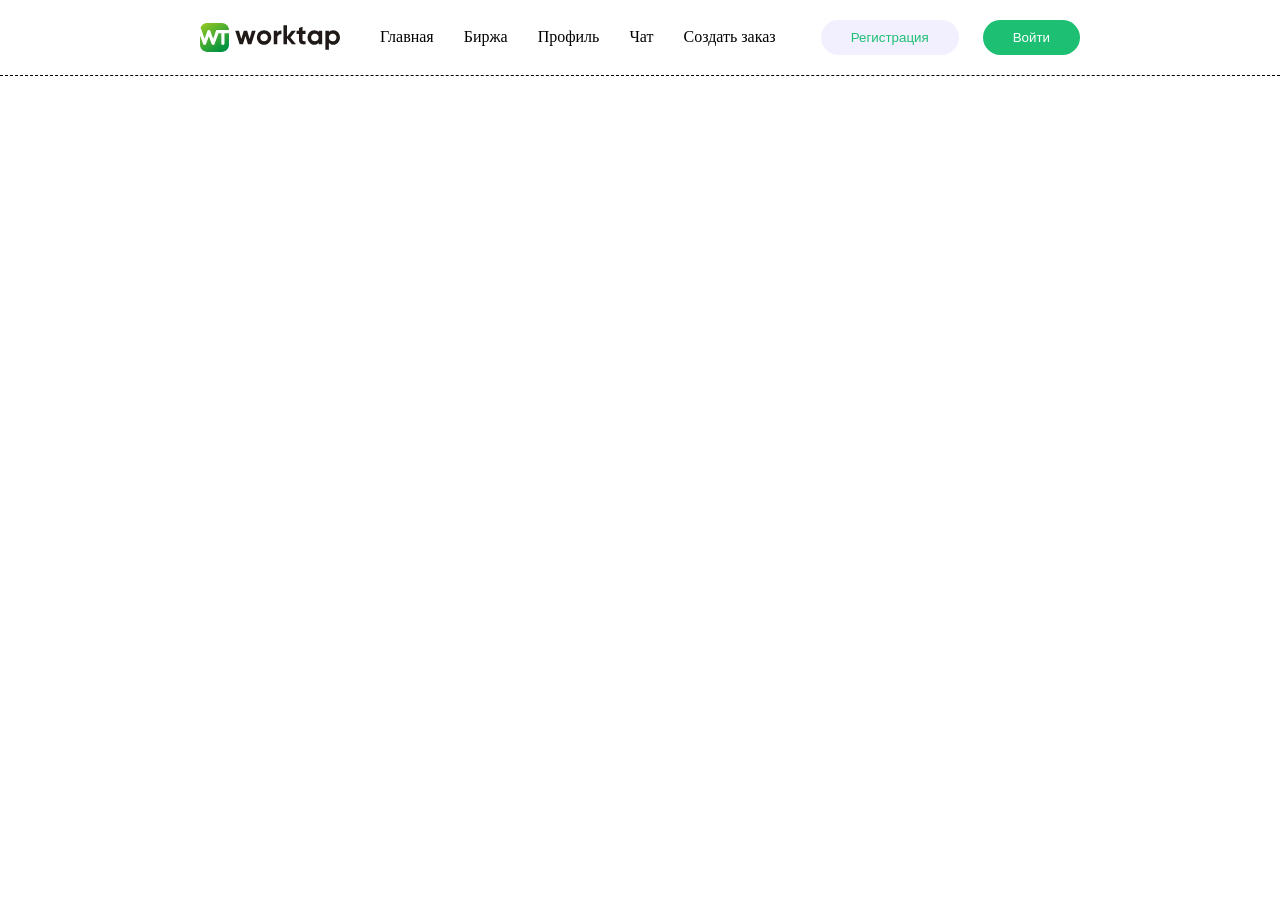
==== index.html @ c4d3cccd "создал первый див" ====
<!DOCTYPE html>
<html lang="en">
<head>
    <meta charset="UTF-8">
    <meta name="viewport" content="width=device-width, initial-scale=1.0">
    <title>Document</title>
    <link rel="stylesheet" href="./style.css">
</head>
<body>
    <div class="w">
        <div class="e">
        <img src="./Logo.svg" alt="" class="q">
        <ul>
            <li><a href="">Главная</a></li>
            <li><a href="">Биржа</a></li>
            <li><a href="">Профиль</a></li>
            <li><a href="">Чат</a></li>
            <li><a href="">Создать заказ</a></li>
        </ul>
        </div>
        <div>
            <button class="r">Регистрация</button>
            <button class="r t">Войти</button>
        </div>
    </div>
</body>
</html>
---- style.css ----
*{
    margin: 0px;
}
.q{
    width: 140px;
}
.w{
    display: flex;
    justify-content: space-between;
    align-items: center;
    padding: 20px 200px;
    border-bottom: 1px dashed black;
}
a{
    color: black;
    text-decoration: none;
}
li{
   display: inline-block;

}
.e{
    display: flex;
    align-items: center;
}
ul{
    display: flex;
    gap: 30px;
}
.r{
    padding: 10px 30px;
    background-color: rgba(242, 240, 254, 1);
    color: rgba(29, 191, 115, 1);
    border: none;
    border-radius: 20px;
}
.t{
    color: white;
    background-color: rgba(29, 191, 115, 1);
    margin-left: 20px;
}
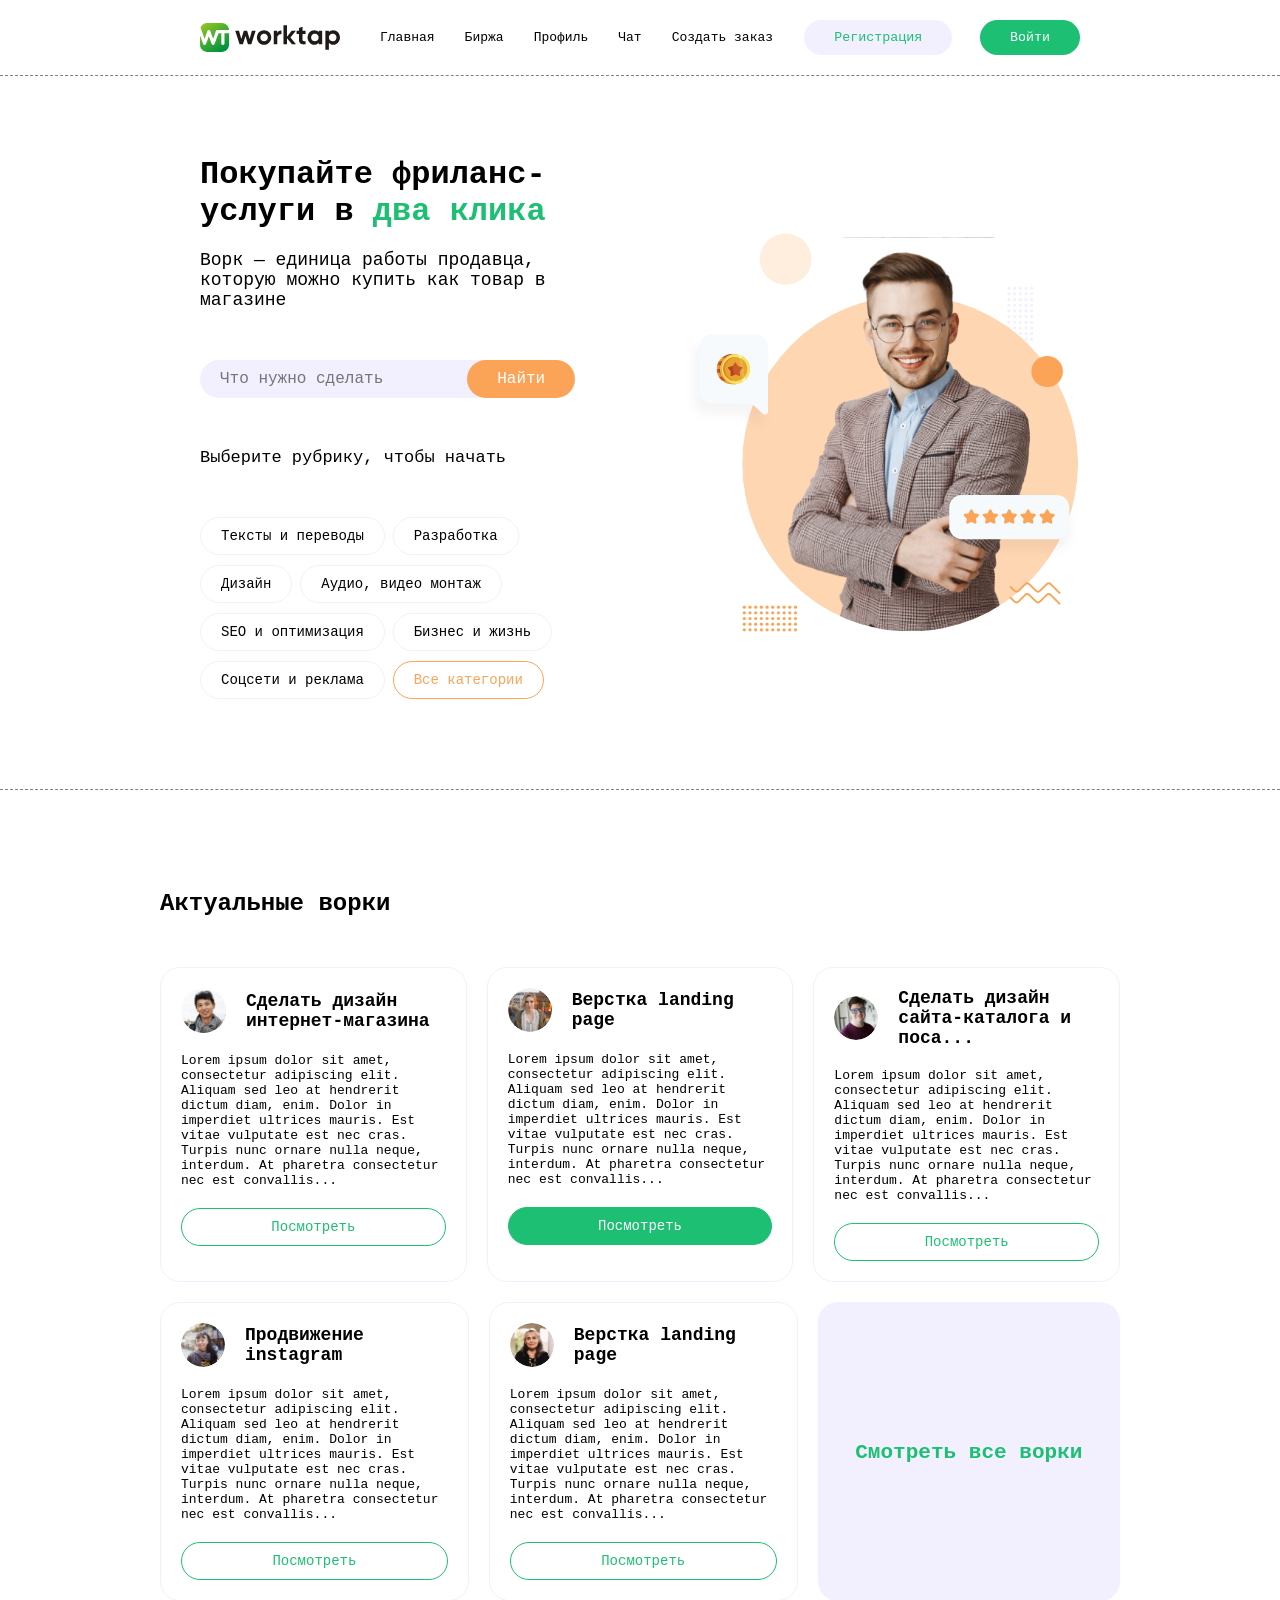
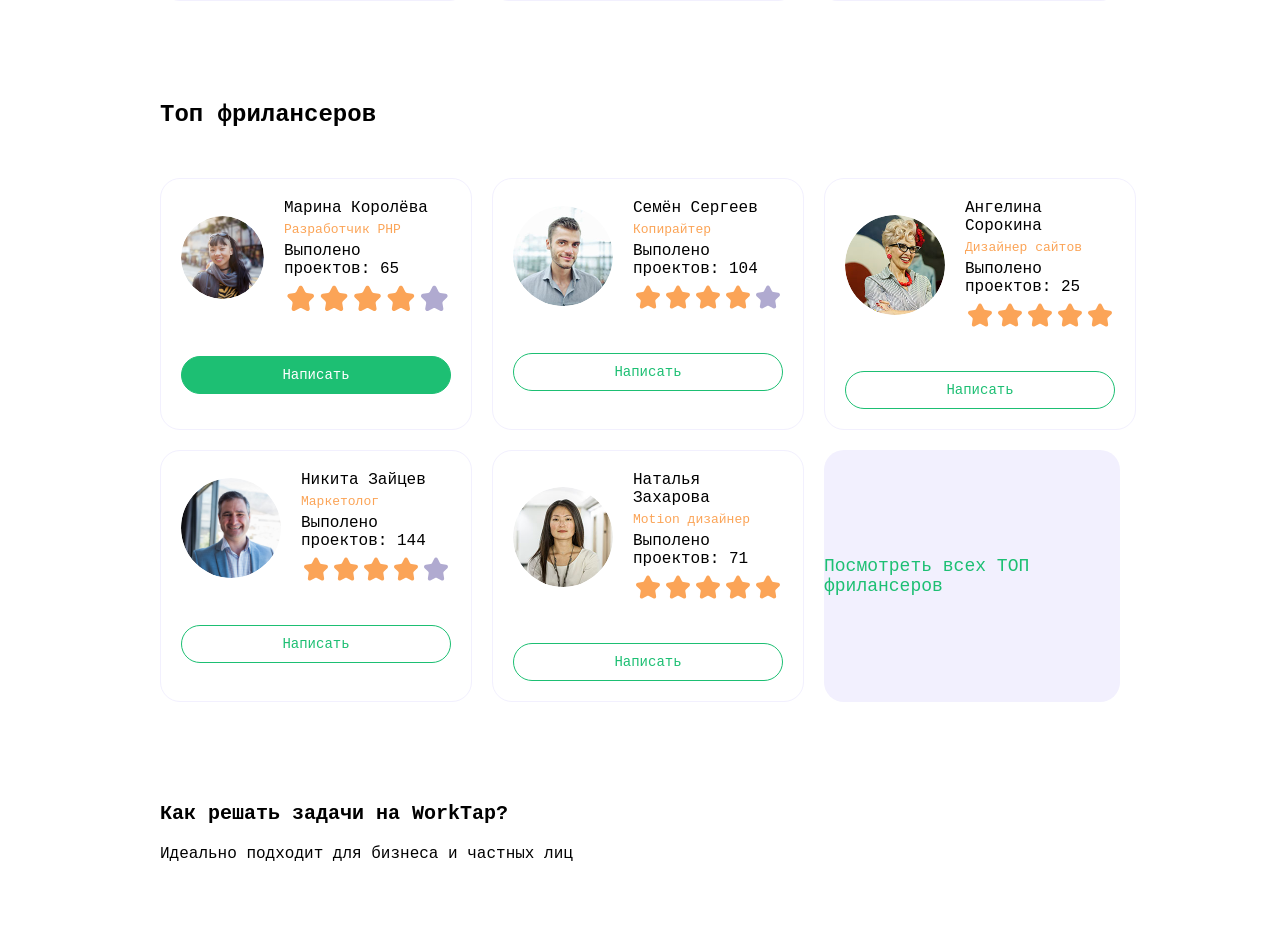
==== commit e5935416: "Сделал всё кроме трёх последних дивов на странице 1" ====
--- a/index.html
+++ b/index.html
@@ -1,27 +1,195 @@
-<!DOCTYPE html>
+<!doctype html>
 <html lang="en">
-<head>
-    <meta charset="UTF-8">
-    <meta name="viewport" content="width=device-width, initial-scale=1.0">
+  <head>
+    <meta charset="UTF-8" />
+    <meta name="viewport" content="width=device-width, initial-scale=1.0" />
     <title>Document</title>
-    <link rel="stylesheet" href="./style.css">
-</head>
-<body>
+    <link rel="stylesheet" href="./style.css" />
+  </head>
+  <body>
     <div class="w">
-        <div class="e">
-        <img src="./Logo.svg" alt="" class="q">
+      <div class="e">
+        <img src="./Logo.svg" alt="" class="q" />
         <ul>
-            <li><a href="">Главная</a></li>
-            <li><a href="">Биржа</a></li>
-            <li><a href="">Профиль</a></li>
-            <li><a href="">Чат</a></li>
-            <li><a href="">Создать заказ</a></li>
+          <li><a href="">Главная</a></li>
+          <li><a href="">Биржа</a></li>
+          <li><a href="">Профиль</a></li>
+          <li><a href="">Чат</a></li>
+          <li><a href="">Создать заказ</a></li>
         </ul>
+      </div>
+      <div>
+        <button class="r">Регистрация</button>
+        <button class="r t">Войти</button>
+      </div>
+    </div>
+    <div class="y">
+      <div class="u">
+        <h3 class="i">Покупайте фриланс-услуги в <span>два клика</span></h3>
+        <h3 class="o">
+          Ворк — единица работы продавца, которую можно купить как товар в
+          магазине
+        </h3>
+        <form action="" class="s">
+          <input type="text" placeholder="Что нужно сделать" class="p" />
+          <button class="a">Найти</button>
+        </form>
+        <h3 class="o d">Выберите рубрику, чтобы начать</h3>
+        <div>
+          <h3 class="f">Тексты и переводы</h3>
+          <h3 class="f">Разработка</h3>
+          <h3 class="f">Дизайн</h3>
+          <h3 class="f">Аудио, видео монтаж</h3>
+          <h3 class="f">SEO и оптимизация</h3>
+          <h3 class="f">Бизнес и жизнь</h3>
+          <h3 class="f">Соцсети и реклама</h3>
+          <h3 class="f g">Все категории</h3>
         </div>
-        <div>
-            <button class="r">Регистрация</button>
-            <button class="r t">Войти</button>
+      </div>
+      <img src="./Group 11.svg" class="u" alt="" />
+    </div>
+    <div class="j">
+      <h3 class="h">Актуальные ворки</h3>
+      <div class="b">
+        <div class="k">
+          <div class="x">
+            <img src="./foto1.png" class="l" alt="" />
+            <p class="z">Сделать дизайн интернет-магазина</p>
+          </div>
+          <p>
+            Lorem ipsum dolor sit amet, consectetur adipiscing elit. Aliquam sed
+            leo at hendrerit dictum diam, enim. Dolor in imperdiet ultrices
+            mauris. Est vitae vulputate est nec cras. Turpis nunc ornare nulla
+            neque, interdum. At pharetra consectetur nec est convallis...
+          </p>
+          <button class="c">Посмотреть</button>
         </div>
+        <div class="k">
+          <div class="x">
+            <img src="./foto2.svg" class="l" alt="" />
+            <p class="z">Верстка landing page</p>
+          </div>
+          <p>
+            Lorem ipsum dolor sit amet, consectetur adipiscing elit. Aliquam sed
+            leo at hendrerit dictum diam, enim. Dolor in imperdiet ultrices
+            mauris. Est vitae vulputate est nec cras. Turpis nunc ornare nulla
+            neque, interdum. At pharetra consectetur nec est convallis...
+          </p>
+          <button class="c v">Посмотреть</button>
+        </div>
+        <div class="k">
+          <div class="x">
+            <img src="./foto3.svg" class="l" alt="" />
+            <p class="z">Сделать дизайн сайта-каталога и поса...</p>
+          </div>
+          <p>
+            Lorem ipsum dolor sit amet, consectetur adipiscing elit. Aliquam sed
+            leo at hendrerit dictum diam, enim. Dolor in imperdiet ultrices
+            mauris. Est vitae vulputate est nec cras. Turpis nunc ornare nulla
+            neque, interdum. At pharetra consectetur nec est convallis...
+          </p>
+          <button class="c">Посмотреть</button>
+        </div>
+      </div>
+      <div class="b m">
+        <div class="k">
+          <div class="x">
+            <img src="./foto4.svg" class="l" alt="" />
+            <p class="z">Продвижение instagram</p>
+          </div>
+          <p>
+            Lorem ipsum dolor sit amet, consectetur adipiscing elit. Aliquam sed
+            leo at hendrerit dictum diam, enim. Dolor in imperdiet ultrices
+            mauris. Est vitae vulputate est nec cras. Turpis nunc ornare nulla
+            neque, interdum. At pharetra consectetur nec est convallis...
+          </p>
+          <button class="c">Посмотреть</button>
+        </div>
+        <div class="k">
+          <div class="x">
+            <img src="./foto5.svg" class="l" alt="" />
+            <p class="z">Верстка landing page</p>
+          </div>
+          <p>
+            Lorem ipsum dolor sit amet, consectetur adipiscing elit. Aliquam sed
+            leo at hendrerit dictum diam, enim. Dolor in imperdiet ultrices
+            mauris. Est vitae vulputate est nec cras. Turpis nunc ornare nulla
+            neque, interdum. At pharetra consectetur nec est convallis...
+          </p>
+          <button class="c">Посмотреть</button>
+        </div>
+        <div class="n">
+          <h3>Смотреть все ворки</h3>
+        </div>
+      </div>
+      <h3 class="h">Топ фрилансеров</h3>
+      <div class="b">
+        <div class="k">
+          <div class="x">
+            <img src="./foto4.svg" class="l q2" alt="" />
+            <div class="r2">
+              <p class="w2">Марина Королёва</p>
+              <p class="e2">Разработчик PHP</p>
+              <p class="w2">Выполено проектов: 65</p>
+              <img src="./star-4-5.svg" alt="" />
+            </div>
+          </div>
+          <button class="c v">Написать</button>
+        </div>
+        <div class="k">
+          <div class="x">
+            <img src="./foto2-2.svg" class="l q2" alt="" />
+            <div class="r2">
+              <p class="w2">Семён Сергеев</p>
+              <p class="e2">Копирайтер</p>
+              <p class="w2">Выполено проектов: 104</p>
+              <img src="./star-4.svg" alt="" />
+            </div>
+          </div>
+          <button class="c">Написать</button>
+        </div>
+        <div class="k">
+          <div class="x">
+            <img src="./foto3-2.svg" class="l q2" alt="" />
+            <div class="r2">
+              <p class="w2">Ангелина Сорокина</p>
+              <p class="e2">Дизайнер сайтов</p>
+              <p class="w2">Выполено проектов: 25</p>
+              <img src="./star-5.svg" alt="" />
+            </div>
+          </div>
+          <button class="c">Написать</button>
+        </div>
+      </div>
+      <div class="b m">
+        <div class="k">
+          <div class="x">
+            <img src="./foto4-2.svg" class="l q2" alt="" />
+            <div class="r2">
+              <p class="w2">Никита Зайцев</p>
+              <p class="e2">Маркетолог</p>
+              <p class="w2">Выполено проектов: 144</p>
+              <img src="./star-4.svg" alt="" />
+            </div>
+          </div>
+          <button class="c">Написать</button>
+        </div>
+        <div class="k">
+          <div class="x">
+            <img src="./foto5-2.svg" class="l q2" alt="" />
+            <div class="r2">
+              <p class="w2">Наталья Захарова</p>
+              <p class="e2">Motion дизайнер </p>
+              <p class="w2">Выполено проектов: 71</p>
+              <img src="./star-5.svg" alt="" />
+            </div>
+          </div>
+          <button class="c">Написать</button>
+        </div>
+        <div class="n">Посмотреть всех ТОП фрилансеров</div>
+      </div>
+      <h3 class="t2">Как решать задачи на WorkTap?</h3>
+      <p class="y2">Идеально подходит для бизнеса и частных лиц</p>
     </div>
-</body>
-</html>+  </body>
+</html>
--- a/style.css
+++ b/style.css
@@ -1,5 +1,6 @@
 *{
     margin: 0px;
+    font-family: monospace;
 }
 .q{
     width: 140px;
@@ -9,7 +10,7 @@
     justify-content: space-between;
     align-items: center;
     padding: 20px 200px;
-    border-bottom: 1px dashed black;
+    border-bottom: 1px dashed grey;
 }
 a{
     color: black;
@@ -38,4 +39,155 @@
     color: white;
     background-color: rgba(29, 191, 115, 1);
     margin-left: 20px;
+}
+.y{
+    border-bottom: 1px dashed grey;
+    display: flex;
+    gap: 10%;
+    padding: 80px 200px;
+}
+.u{
+    width: 45%;
+}
+.i{
+    font-size: 32px;
+}
+.i span{
+    color: rgba(29, 191, 115, 1);
+}
+.o{
+    font-size: 18px;
+    font-weight: 300;
+    margin: 20px 0px;
+}
+.p{
+    display: inline-block;
+    width: 70%;
+    color: rgba(101, 96, 132, 1);
+    padding: 10px 20px;
+    border: none;
+    border-radius: 30px;
+    font-size: 16px;
+    background-color: rgba(242, 240, 254, 1);
+}
+.a{
+    margin-left: -50px;
+    background-color: rgba(251, 164, 87, 1);
+    display: inline-block;
+    border: none;
+    padding: 10px 30px;
+    border-radius: 30px;
+    color: white;
+    font-size: 16px;
+}
+.s{
+    margin: 50px 0px;
+    display: flex;
+}
+.d{
+    margin: 50px 0px;
+    font-size: 17px;
+}
+.f{
+    padding: 10px 20px;
+    display: inline-block;
+    border: 1px solid rgba(242, 240, 254, 1);
+    font-size: 14px;
+    font-weight: 400;
+    border-radius: 20px;
+    margin-bottom: 10px;
+    margin-right: 0px;
+}
+.g{
+    font-weight: 100;
+    color: rgba(251, 164, 87, 1);
+    border: 1px solid rgba(251, 164, 87, 1);
+    font-size: 14px;
+}
+.h{
+    font-size: 24px;
+    margin-top: 100px;
+    margin-bottom: 50px;
+}
+.j{
+    padding: 0px 160px;
+}
+.k{
+    border-radius: 20px;
+    border: 1px solid rgba(242, 240, 254, 1);
+    padding: 20px;
+    width: 30%;
+}
+.l{
+    margin-right: 20px;
+    display: inline-block;
+    width: 45px;
+    border-radius: 50%;
+}
+.z{
+    font-size: 18px;
+    font-weight: 900;
+    display: inline-block;
+}
+.x{
+    margin-bottom: 20px;
+    display: flex;
+    align-items: center;
+}
+.c{
+    color: rgba(29, 191, 115, 1);
+    border: 1px solid rgba(29, 191, 115, 1);
+    border-radius: 20px;
+    padding: 10px 30px;
+    font-size: 14px;
+    background-color: white;
+    width: 100%;
+    margin-top: 20px;
+}
+.v{
+    color: white;
+    background-color: rgba(29, 191, 115, 1);
+
+}
+.b{
+    gap: 20px;
+    display: flex;
+    justify-content: space-between;
+}
+.n{
+    width: 34%;
+    border-radius: 20px;
+    display: flex;
+    justify-content: center;
+    align-items: center;
+    background-color: rgba(242, 240, 254, 1);
+    color: rgba(29, 191, 115, 1);
+    font-size: 18px;
+}
+.m{
+    margin-top: 20px;
+}
+.q2{
+    width: 100px;
+    border-radius: 50%;
+}
+.w2{
+    font-size: 16px;
+}
+.e2{
+    color: rgba(251, 164, 87, 1);
+}
+.r2{
+    display: flex;
+    flex-direction: column;
+    gap: 5px;
+}
+.t2{
+    margin-top: 100px;
+    margin-bottom: 20px;
+    font-size: 20px;
+}
+.y2{
+    font-size: 16px;
+    margin-bottom: 40px;
 }
